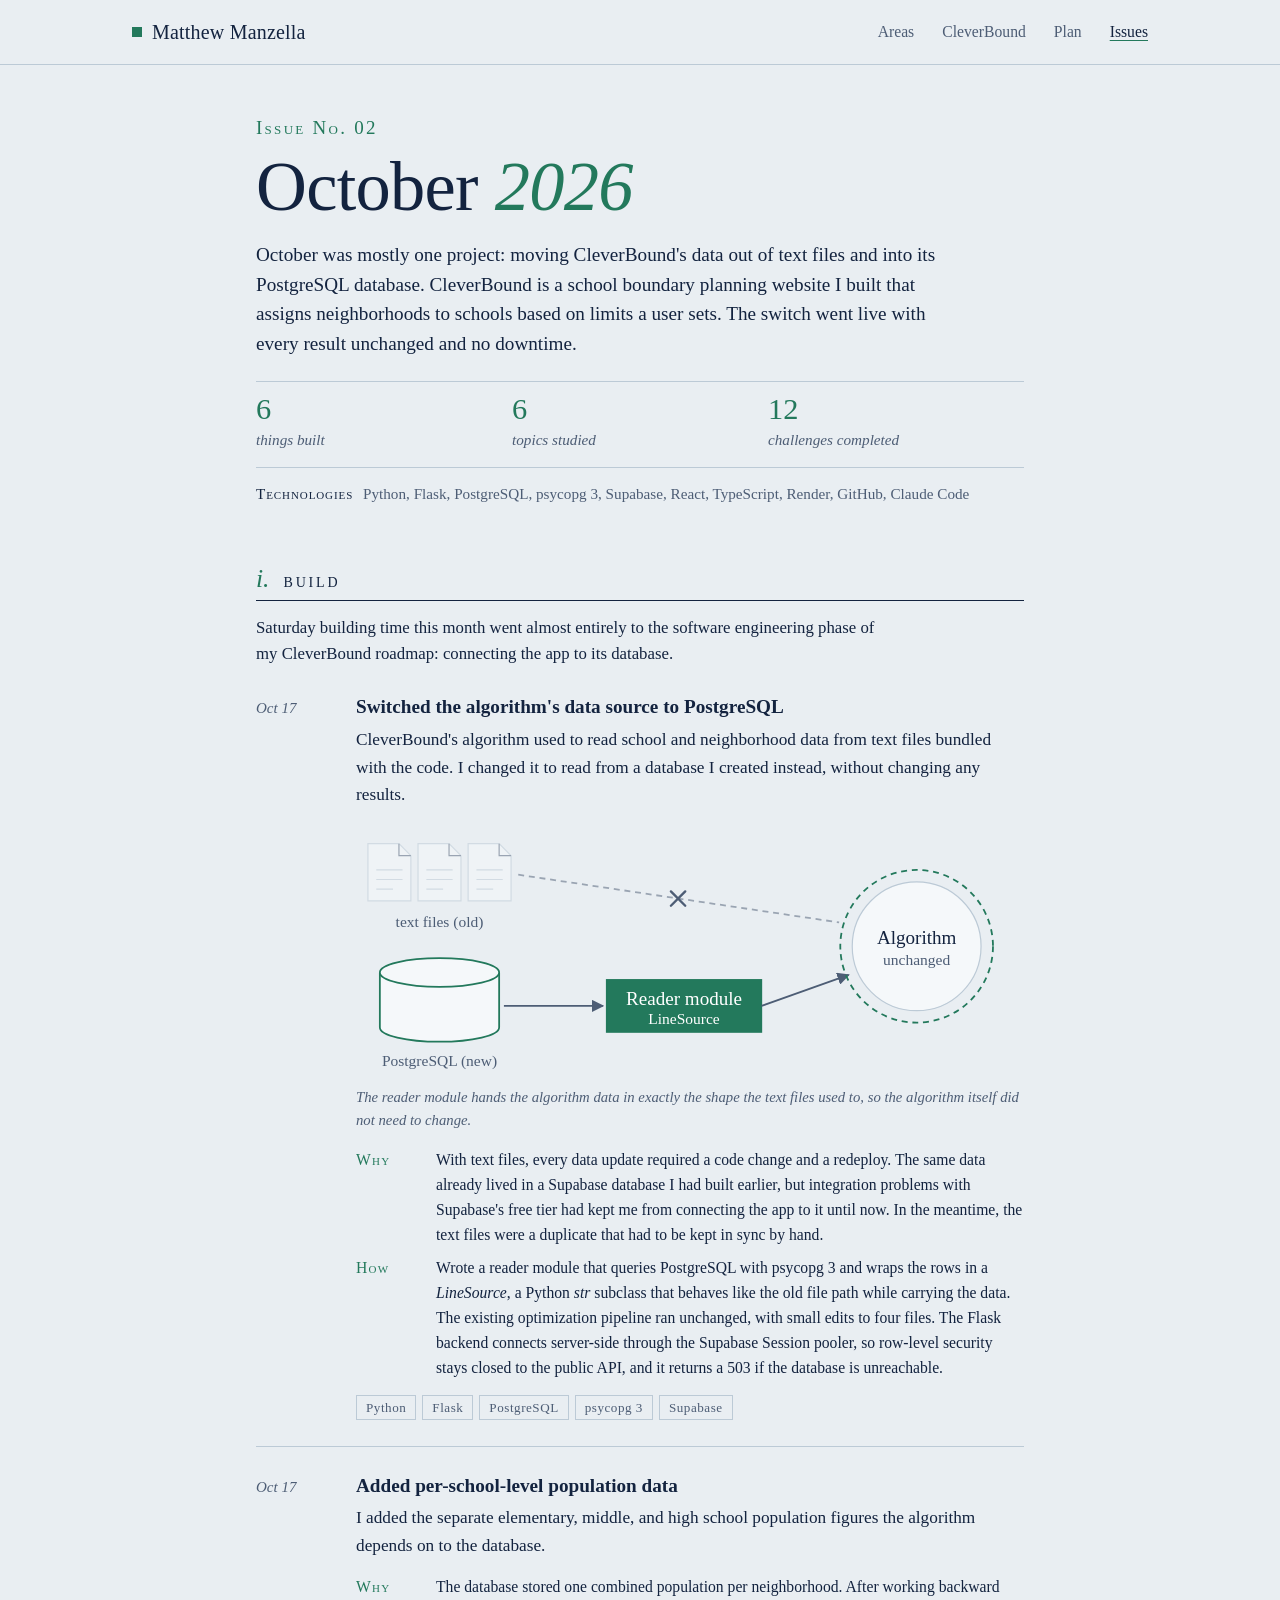
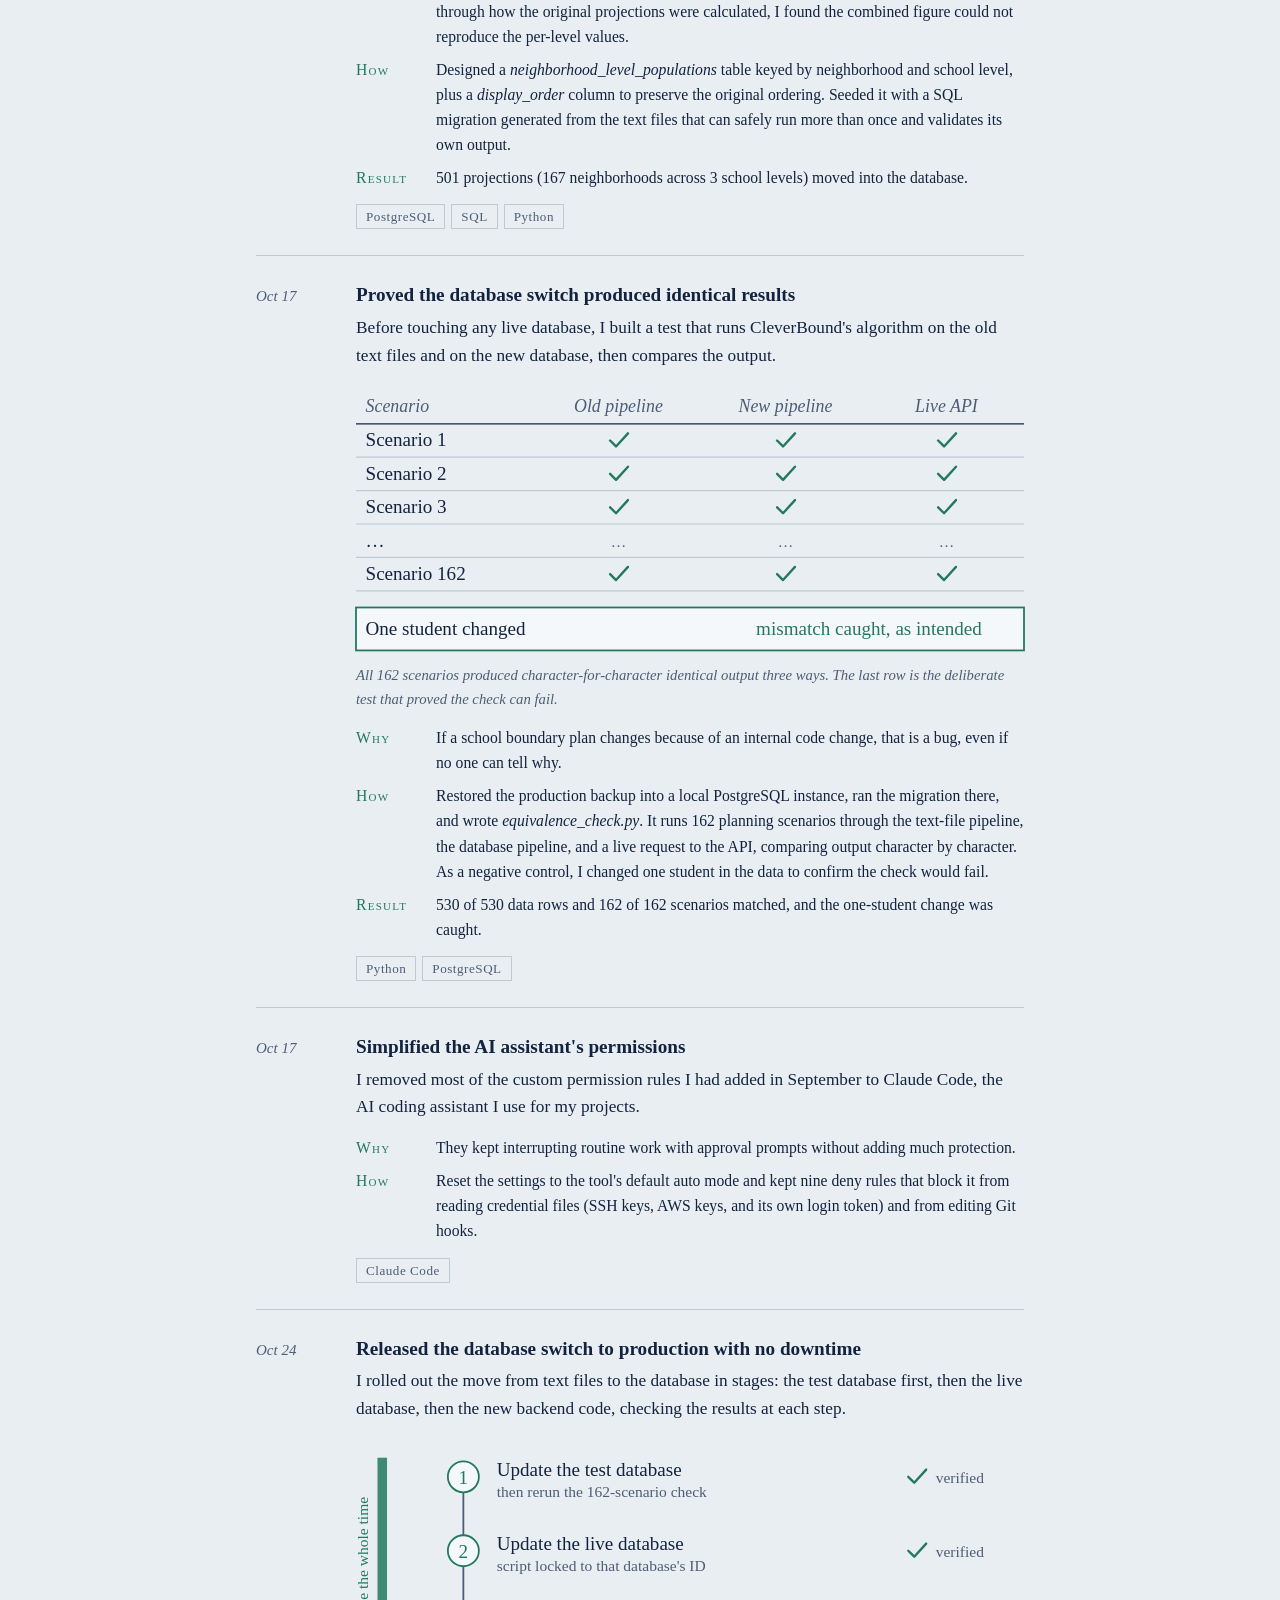
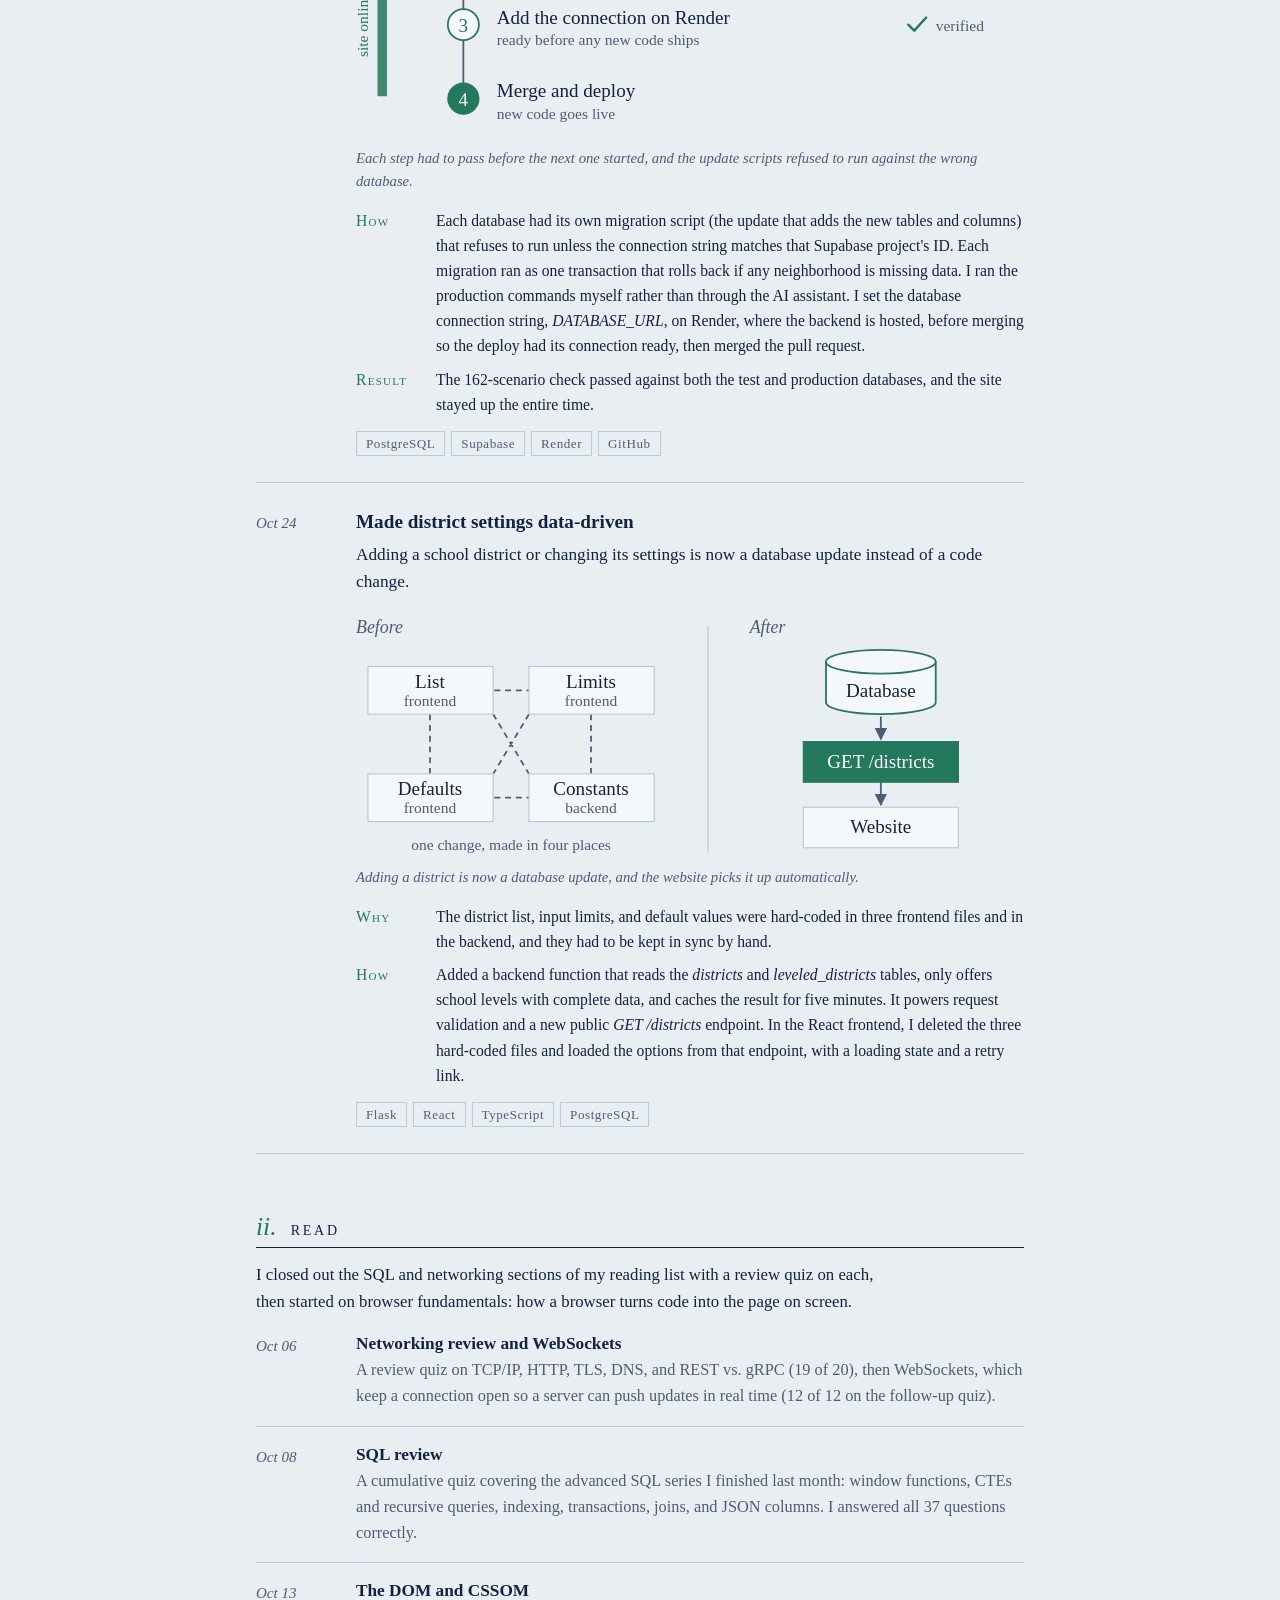
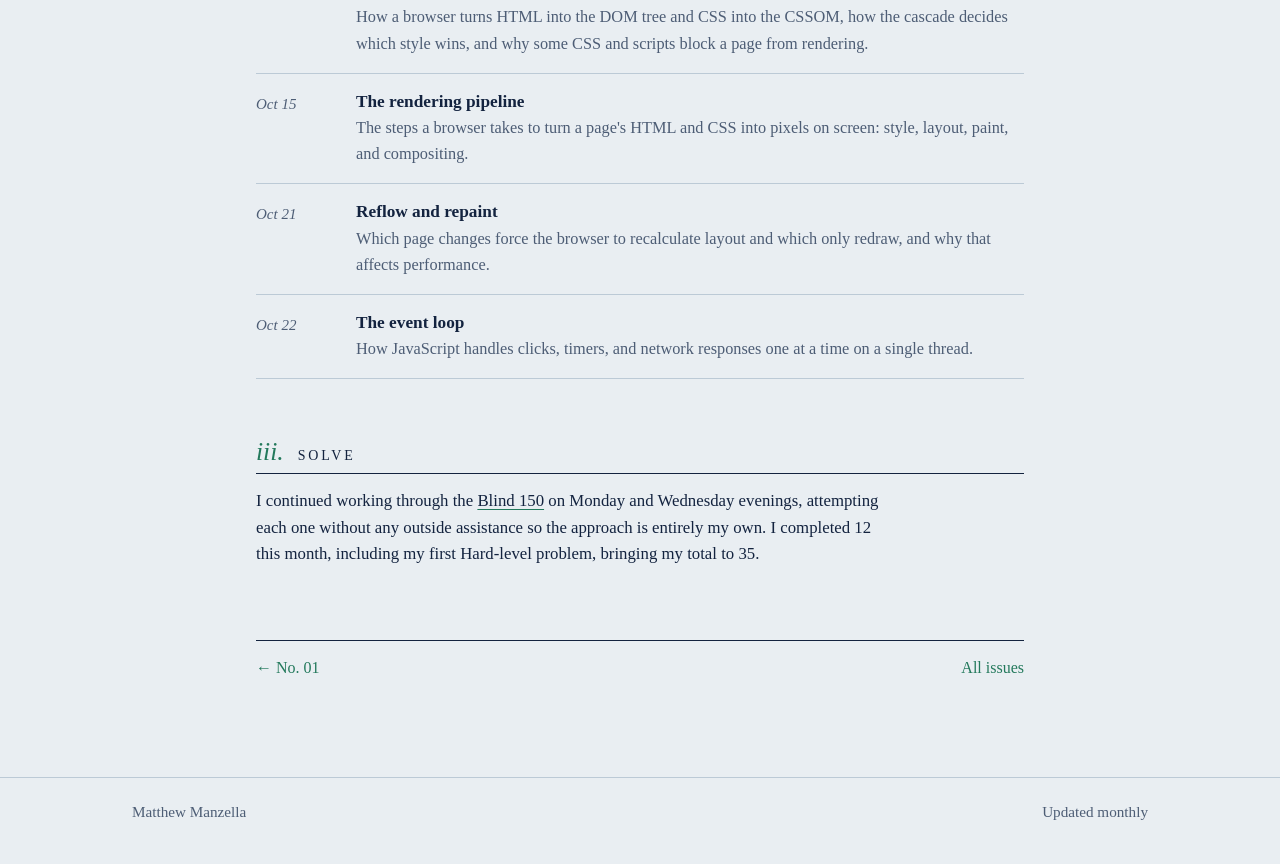
==== 2026/2026-10_october.html @ 042546b4 "Publish monthly outside-of-work site Homepage plus September and October 2026 issues.  Co-Authored-B" ====
<!doctype html>
<html lang="en">
<head>
<meta charset="utf-8">
<meta name="viewport" content="width=device-width, initial-scale=1">
<title>October 2026 · Matthew Manzella</title>
<meta name="description" content="What Matthew Manzella built, studied, and solved outside of work in October 2026.">
<link rel="stylesheet" href="../styles.css">
</head>
<body>
<header class="nav">
  <div class="wrap">
    <a class="brand" href="../index.html">Matthew Manzella</a>
    <nav aria-label="Main">
      <ul>
        <li><a href="../index.html#areas">Areas</a></li>
        <li><a href="../index.html#cleverbound">CleverBound</a></li>
        <li><a href="../index.html#plan">Plan</a></li>
        <li><a href="../index.html#issues" aria-current="page">Issues</a></li>
      </ul>
    </nav>
  </div>
</header>

<main class="issue">
  <p class="issue-label">Issue No. 02</p>

  <h1 class="issue-title">October <em>2026</em></h1>

  <p class="lede">October was mostly one project: moving CleverBound's data out of text files and into its PostgreSQL database. CleverBound is a school boundary planning website I built that assigns neighborhoods to schools based on limits a user sets. The switch went live with every result unchanged and no downtime.</p>

  <ul class="glance">
    <li><b>6</b><a href="#build">things built</a></li>
    <li><b>6</b><a href="#read">topics studied</a></li>
    <li><b>12</b><a href="#solve">challenges completed</a></li>
  </ul>
  <p class="tech"><span>Technologies</span> Python, Flask, PostgreSQL, psycopg 3, Supabase, React, TypeScript, Render, GitHub, Claude Code</p>

  <section id="build">
    <div class="section-head"><span class="num">i.</span><h2>Build</h2></div>
    <p class="section-note">Saturday building time this month went almost entirely to the software engineering phase of my CleverBound roadmap: connecting the app to its database.</p>

    <article class="entry">
      <time datetime="2026-10-17">Oct 17</time>
      <div>
        <h3>Switched the algorithm's data source to PostgreSQL</h3>
        <p class="plain">CleverBound's algorithm used to read school and neighborhood data from text files bundled with the code. I changed it to read from a database I created instead, without changing any results.</p>
        <figure class="dg">
          <svg viewBox="0 0 560 210" role="img" aria-label="The old text-file input to the algorithm is removed. The new input runs from the PostgreSQL database through a reader module into the same, unchanged algorithm.">
            <defs><marker id="o1" viewBox="0 0 10 10" refX="9" refY="5" markerWidth="7" markerHeight="7" orient="auto"><path d="M0 0 L10 5 L0 10z" class="ah"/></marker></defs>
            <g class="fade"><path class="bx" d="M10 14 h26 l10 10 v38 h-36 z"/><path class="ln" d="M36 14 v10 h10" style="stroke-width:1"/><path class="grid" d="M17 36 h22 M17 44 h22 M17 52 h14"/><path class="bx" d="M52 14 h26 l10 10 v38 h-36 z"/><path class="ln" d="M78 14 v10 h10" style="stroke-width:1"/><path class="grid" d="M59 36 h22 M59 44 h22 M59 52 h14"/><path class="bx" d="M94 14 h26 l10 10 v38 h-36 z"/><path class="ln" d="M120 14 v10 h10" style="stroke-width:1"/><path class="grid" d="M101 36 h22 M101 44 h22 M101 52 h14"/></g>
            <text class="sm" x="70" y="84" text-anchor="middle">text files (old)</text>
            <path class="ln dash fade" d="M136 40 L405 80"/>
            <path class="x" d="M264 54 l12 12 M276 54 l-12 12"/>
            <path class="bx hl" d="M20 122 v46 a50 12 0 0 0 100 0 v-46"/><ellipse class="bx hl" cx="70" cy="122" rx="50" ry="12"/>
            <text class="sm" x="70" y="200" text-anchor="middle">PostgreSQL (new)</text>
            <path class="ln" d="M124 150 H207" marker-end="url(#o1)"/>
            <rect class="bx dk" x="210" y="128" width="130" height="44"/>
            <text class="on-dk" x="275" y="149" text-anchor="middle">Reader module</text>
            <text class="sm on-dk" x="275" y="165" text-anchor="middle">LineSource</text>
            <path class="ln" d="M340 150 L413 124" marker-end="url(#o1)"/>
            <circle class="ln ac dash" cx="470" cy="100" r="64"/>
            <circle class="bx" cx="470" cy="100" r="54"/>
            <text x="470" y="98" text-anchor="middle">Algorithm</text>
            <text class="sm" x="470" y="116" text-anchor="middle">unchanged</text>
          </svg>
          <figcaption>The reader module hands the algorithm data in exactly the shape the text files used to, so the algorithm itself did not need to change.</figcaption>
        </figure>
        <dl class="facts">
          <dt>Why</dt><dd>With text files, every data update required a code change and a redeploy. The same data already lived in a Supabase database I had built earlier, but integration problems with Supabase's free tier had kept me from connecting the app to it until now. In the meantime, the text files were a duplicate that had to be kept in sync by hand.</dd>
          <dt>How</dt><dd>Wrote a reader module that queries PostgreSQL with psycopg 3 and wraps the rows in a <code>LineSource</code>, a Python <code>str</code> subclass that behaves like the old file path while carrying the data. The existing optimization pipeline ran unchanged, with small edits to four files. The Flask backend connects server-side through the Supabase Session pooler, so row-level security stays closed to the public API, and it returns a 503 if the database is unreachable.</dd>
        </dl>
        <ul class="stack"><li>Python</li><li>Flask</li><li>PostgreSQL</li><li>psycopg 3</li><li>Supabase</li></ul>
      </div>
    </article>

    <article class="entry">
      <time datetime="2026-10-17">Oct 17</time>
      <div>
        <h3>Added per-school-level population data</h3>
        <p class="plain">I added the separate elementary, middle, and high school population figures the algorithm depends on to the database.</p>
        <dl class="facts">
          <dt>Why</dt><dd>The database stored one combined population per neighborhood. After working backward through how the original projections were calculated, I found the combined figure could not reproduce the per-level values.</dd>
          <dt>How</dt><dd>Designed a <code>neighborhood_level_populations</code> table keyed by neighborhood and school level, plus a <code>display_order</code> column to preserve the original ordering. Seeded it with a SQL migration generated from the text files that can safely run more than once and validates its own output.</dd>
          <dt>Result</dt><dd>501 projections (167 neighborhoods across 3 school levels) moved into the database.</dd>
        </dl>
        <ul class="stack"><li>PostgreSQL</li><li>SQL</li><li>Python</li></ul>
      </div>
    </article>

    <article class="entry">
      <time datetime="2026-10-17">Oct 17</time>
      <div>
        <h3>Proved the database switch produced identical results</h3>
        <p class="plain">Before touching any live database, I built a test that runs CleverBound's algorithm on the old text files and on the new database, then compares the output.</p>
        <figure class="dg">
          <svg viewBox="0 0 560 225" role="img" aria-label="A results table: 162 scenarios each match across the old pipeline, new pipeline, and live API. A control row where one student was changed is correctly flagged.">
            <text class="lbl" x="8" y="20">Scenario</text>
            <text class="lbl" x="220" y="20" text-anchor="middle">Old pipeline</text>
            <text class="lbl" x="360" y="20" text-anchor="middle">New pipeline</text>
            <text class="lbl" x="495" y="20" text-anchor="middle">Live API</text>
            <path class="ink" style="stroke-width:1" d="M0 30 H560"/>
            <text x="8" y="49">Scenario 1</text><path class="ck" d="M213 44 l5 5 l10 -11"/><path class="ck" d="M353 44 l5 5 l10 -11"/><path class="ck" d="M488 44 l5 5 l10 -11"/><path class="grid" d="M0 58 H560"/><text x="8" y="77">Scenario 2</text><path class="ck" d="M213 72 l5 5 l10 -11"/><path class="ck" d="M353 72 l5 5 l10 -11"/><path class="ck" d="M488 72 l5 5 l10 -11"/><path class="grid" d="M0 86 H560"/><text x="8" y="105">Scenario 3</text><path class="ck" d="M213 100 l5 5 l10 -11"/><path class="ck" d="M353 100 l5 5 l10 -11"/><path class="ck" d="M488 100 l5 5 l10 -11"/><path class="grid" d="M0 114 H560"/><text x="8" y="133">…</text><text class="sm" x="220" y="133" text-anchor="middle">…</text><text class="sm" x="360" y="133" text-anchor="middle">…</text><text class="sm" x="495" y="133" text-anchor="middle">…</text><path class="grid" d="M0 142 H560"/><text x="8" y="161">Scenario 162</text><path class="ck" d="M213 156 l5 5 l10 -11"/><path class="ck" d="M353 156 l5 5 l10 -11"/><path class="ck" d="M488 156 l5 5 l10 -11"/><path class="grid" d="M0 170 H560"/>
            <rect class="bx hl" x="0" y="184" width="560" height="36"/>
            <text x="8" y="207">One student changed</text>
            <text class="res" x="430" y="207" text-anchor="middle">mismatch caught, as intended</text>
          </svg>
          <figcaption>All 162 scenarios produced character-for-character identical output three ways. The last row is the deliberate test that proved the check can fail.</figcaption>
        </figure>
        <dl class="facts">
          <dt>Why</dt><dd>If a school boundary plan changes because of an internal code change, that is a bug, even if no one can tell why.</dd>
          <dt>How</dt><dd>Restored the production backup into a local PostgreSQL instance, ran the migration there, and wrote <code>equivalence_check.py</code>. It runs 162 planning scenarios through the text-file pipeline, the database pipeline, and a live request to the API, comparing output character by character. As a negative control, I changed one student in the data to confirm the check would fail.</dd>
          <dt>Result</dt><dd>530 of 530 data rows and 162 of 162 scenarios matched, and the one-student change was caught.</dd>
        </dl>
        <ul class="stack"><li>Python</li><li>PostgreSQL</li></ul>
      </div>
    </article>

    <article class="entry">
      <time datetime="2026-10-17">Oct 17</time>
      <div>
        <h3>Simplified the AI assistant's permissions</h3>
        <p class="plain">I removed most of the custom permission rules I had added in September to Claude Code, the AI coding assistant I use for my projects.</p>
        <dl class="facts">
          <dt>Why</dt><dd>They kept interrupting routine work with approval prompts without adding much protection.</dd>
          <dt>How</dt><dd>Reset the settings to the tool's default auto mode and kept nine deny rules that block it from reading credential files (SSH keys, AWS keys, and its own login token) and from editing Git hooks.</dd>
        </dl>
        <ul class="stack"><li>Claude Code</li></ul>
      </div>
    </article>

    <article class="entry">
      <time datetime="2026-10-24">Oct 24</time>
      <div>
        <h3>Released the database switch to production with no downtime</h3>
        <p class="plain">I rolled out the move from text files to the database in stages: the test database first, then the live database, then the new backend code, checking the results at each step.</p>
        <figure class="dg">
          <svg viewBox="0 0 560 250" role="img" aria-label="A vertical timeline of four release steps, each verified before the next, beside a bar showing the site stayed online throughout.">
            <rect class="acf" x="18" y="14" width="8" height="200" style="opacity:.85"/>
            <text class="res" style="font-size:13px" transform="rotate(-90 10 114)" x="10" y="114" text-anchor="middle">site online the whole time</text>
            <path class="ln" d="M90 30 V216"/>
            <circle class="bx hl" cx="90" cy="30" r="13"/><text class="num" x="90" y="36" text-anchor="middle" style="font-size:16px">1</text><text x="118" y="29">Update the test database</text><text class="sm" x="118" y="47">then rerun the 162-scenario check</text><path class="ck" d="M463 30 l5 5 l10 -11"/><text class="sm" x="486" y="35">verified</text><circle class="bx hl" cx="90" cy="92" r="13"/><text class="num" x="90" y="98" text-anchor="middle" style="font-size:16px">2</text><text x="118" y="91">Update the live database</text><text class="sm" x="118" y="109">script locked to that database's ID</text><path class="ck" d="M463 92 l5 5 l10 -11"/><text class="sm" x="486" y="97">verified</text><circle class="bx hl" cx="90" cy="154" r="13"/><text class="num" x="90" y="160" text-anchor="middle" style="font-size:16px">3</text><text x="118" y="153">Add the connection on Render</text><text class="sm" x="118" y="171">ready before any new code ships</text><path class="ck" d="M463 154 l5 5 l10 -11"/><text class="sm" x="486" y="159">verified</text><circle class="bx dk" cx="90" cy="216" r="13"/><text class="on-dk" x="90" y="222" text-anchor="middle" style="font-size:16px">4</text><text x="118" y="215">Merge and deploy</text><text class="sm" x="118" y="233">new code goes live</text>
          </svg>
          <figcaption>Each step had to pass before the next one started, and the update scripts refused to run against the wrong database.</figcaption>
        </figure>
        <dl class="facts">
          <dt>How</dt><dd>Each database had its own migration script (the update that adds the new tables and columns) that refuses to run unless the connection string matches that Supabase project's ID. Each migration ran as one transaction that rolls back if any neighborhood is missing data. I ran the production commands myself rather than through the AI assistant. I set the database connection string, <code>DATABASE_URL</code>, on Render, where the backend is hosted, before merging so the deploy had its connection ready, then merged the pull request.</dd>
          <dt>Result</dt><dd>The 162-scenario check passed against both the test and production databases, and the site stayed up the entire time.</dd>
        </dl>
        <ul class="stack"><li>PostgreSQL</li><li>Supabase</li><li>Render</li><li>GitHub</li></ul>
      </div>
    </article>

    <article class="entry">
      <time datetime="2026-10-24">Oct 24</time>
      <div>
        <h3>Made district settings data-driven</h3>
        <p class="plain">Adding a school district or changing its settings is now a database update instead of a code change.</p>
        <figure class="dg">
          <svg viewBox="0 0 560 205" role="img" aria-label="Before: four copies of district settings, each linked to the others by hand-syncing. After: one database feeds a GET /districts endpoint, which the website loads.">
            <defs><marker id="o4" viewBox="0 0 10 10" refX="9" refY="5" markerWidth="7" markerHeight="7" orient="auto"><path d="M0 0 L10 5 L0 10z" class="ah"/></marker></defs>
            <text class="lbl" x="0" y="16">Before</text>
            <path class="ln dash" d="M62 64 H197 M62 154 H197 M62 84 V134 M197 84 V134 M115 84 L145 134 M145 84 L115 134"/>
            <rect class="bx" x="10" y="44" width="105" height="40"/><text x="62" y="62" text-anchor="middle">List</text><text class="sm" x="62" y="77" text-anchor="middle">frontend</text>
            <rect class="bx" x="145" y="44" width="105" height="40"/><text x="197" y="62" text-anchor="middle">Limits</text><text class="sm" x="197" y="77" text-anchor="middle">frontend</text>
            <rect class="bx" x="10" y="134" width="105" height="40"/><text x="62" y="152" text-anchor="middle">Defaults</text><text class="sm" x="62" y="167" text-anchor="middle">frontend</text>
            <rect class="bx" x="145" y="134" width="105" height="40"/><text x="197" y="152" text-anchor="middle">Constants</text><text class="sm" x="197" y="167" text-anchor="middle">backend</text>
            <text class="sm" x="130" y="198" text-anchor="middle">one change, made in four places</text>
            <path class="grid" d="M295 10 V200"/>
            <text class="lbl" x="330" y="16">After</text>
            <path class="bx hl" d="M394 40 v34 a46 10 0 0 0 92 0 v-34"/><ellipse class="bx hl" cx="440" cy="40" rx="46" ry="10"/>
            <text x="440" y="70" text-anchor="middle">Database</text>
            <path class="ln" d="M440 86 V105" marker-end="url(#o4)"/>
            <rect class="bx dk" x="375" y="107" width="130" height="34"/><text class="on-dk" x="440" y="129" text-anchor="middle">GET /districts</text>
            <path class="ln" d="M440 141 V160" marker-end="url(#o4)"/>
            <rect class="bx" x="375" y="162" width="130" height="34"/><text x="440" y="184" text-anchor="middle">Website</text>
          </svg>
          <figcaption>Adding a district is now a database update, and the website picks it up automatically.</figcaption>
        </figure>
        <dl class="facts">
          <dt>Why</dt><dd>The district list, input limits, and default values were hard-coded in three frontend files and in the backend, and they had to be kept in sync by hand.</dd>
          <dt>How</dt><dd>Added a backend function that reads the <code>districts</code> and <code>leveled_districts</code> tables, only offers school levels with complete data, and caches the result for five minutes. It powers request validation and a new public <code>GET /districts</code> endpoint. In the React frontend, I deleted the three hard-coded files and loaded the options from that endpoint, with a loading state and a retry link.</dd>
        </dl>
        <ul class="stack"><li>Flask</li><li>React</li><li>TypeScript</li><li>PostgreSQL</li></ul>
      </div>
    </article>
  </section>

  <section id="read" class="study">
    <div class="section-head"><span class="num">ii.</span><h2>Read</h2></div>
    <p class="section-note">I closed out the SQL and networking sections of my reading list with a review quiz on each, then started on browser fundamentals: how a browser turns code into the page on screen.</p>

    <article class="entry"><time datetime="2026-10-06">Oct 06</time><div><h3>Networking review and WebSockets</h3><p>A review quiz on TCP/IP, HTTP, TLS, DNS, and REST vs. gRPC (19 of 20), then WebSockets, which keep a connection open so a server can push updates in real time (12 of 12 on the follow-up quiz).</p></div></article>
    <article class="entry"><time datetime="2026-10-08">Oct 08</time><div><h3>SQL review</h3><p>A cumulative quiz covering the advanced SQL series I finished last month: window functions, CTEs and recursive queries, indexing, transactions, joins, and JSON columns. I answered all 37 questions correctly.</p></div></article>
    <article class="entry"><time datetime="2026-10-13">Oct 13</time><div><h3>The DOM and CSSOM</h3><p>How a browser turns HTML into the DOM tree and CSS into the CSSOM, how the cascade decides which style wins, and why some CSS and scripts block a page from rendering.</p></div></article>
    <article class="entry"><time datetime="2026-10-15">Oct 15</time><div><h3>The rendering pipeline</h3><p>The steps a browser takes to turn a page's HTML and CSS into pixels on screen: style, layout, paint, and compositing.</p></div></article>
    <article class="entry"><time datetime="2026-10-21">Oct 21</time><div><h3>Reflow and repaint</h3><p>Which page changes force the browser to recalculate layout and which only redraw, and why that affects performance.</p></div></article>
    <article class="entry"><time datetime="2026-10-22">Oct 22</time><div><h3>The event loop</h3><p>How JavaScript handles clicks, timers, and network responses one at a time on a single thread.</p></div></article>
  </section>

  <section id="solve">
    <div class="section-head"><span class="num">iii.</span><h2>Solve</h2></div>
    <p class="section-note">I continued working through the <a href="https://neetcode.io/practice/practice/neetcode150">Blind 150</a> on Monday and Wednesday evenings, attempting each one without any outside assistance so the approach is entirely my own. I completed 12 this month, including my first Hard-level problem, bringing my total to 35.</p>
  </section>

  <nav class="pager" aria-label="Issues">
    <a href="2026-09_september.html">&larr; No. 01</a>
    <a href="../index.html#issues">All issues</a>
  </nav>
</main>

<footer class="site-foot">
  <div class="wrap">
    <span>Matthew Manzella</span>
    <span>Updated monthly</span>
  </div>
</footer>
</body>
</html>
---- styles.css ----
:root {
  --paper: #e9eef2;
  --panel: #f5f8fa;
  --ink: #13233f;
  --ink-soft: #4d5d75;
  --rule: #bccad6;
  --accent: #23795c;
  --accent-ink: #ffffff;
  --band: #13233f;
  --band-ink: #e4ebf2;
  --band-soft: #9fb0c4;
  --font: "Times New Roman", Times, serif;
}
@media (prefers-color-scheme: dark) {
  :root:not([data-theme="light"]) {
    --paper: #0e1a2c;
    --panel: #132238;
    --ink: #e4ebf2;
    --ink-soft: #9fb0c4;
    --rule: #26384f;
    --accent: #5cc59a;
    --accent-ink: #0b1626;
    --band: #172b4a;
  }
}
:root[data-theme="dark"] {
  --paper: #0e1a2c;
  --panel: #132238;
  --ink: #e4ebf2;
  --ink-soft: #9fb0c4;
  --rule: #26384f;
  --accent: #5cc59a;
  --accent-ink: #0b1626;
  --band: #172b4a;
}

* { box-sizing: border-box; }
html { -webkit-text-size-adjust: 100%; scroll-behavior: smooth; scroll-padding-top: 80px; }
body { margin: 0; background: var(--paper); color: var(--ink); font: 400 19px/1.6 var(--font); }
a { color: inherit; text-decoration-color: var(--accent); text-underline-offset: 3px; }
a:hover { color: var(--accent); }
.wrap { max-width: 1080px; margin: 0 auto; padding: 0 16px; }
@media (min-width: 700px) { .wrap { padding: 0 32px; } }

/* ---------- site navigation ---------- */
.nav { position: sticky; top: 0; z-index: 10; background: var(--paper); border-bottom: 1px solid var(--rule); }
.nav .wrap { display: flex; align-items: center; justify-content: space-between; gap: 16px; min-height: 64px; }
.brand { font-size: 1.25rem; text-decoration: none; letter-spacing: .01em; }
.brand::before { content: ""; display: inline-block; width: 10px; height: 10px; background: var(--accent); margin-right: 10px; vertical-align: 2px; }
.nav ul { list-style: none; display: flex; gap: 28px; margin: 0; padding: 0; font-size: .98rem; }
.nav ul a { text-decoration: none; color: var(--ink-soft); }
.nav ul a:hover, .nav ul a[aria-current] { color: var(--ink); text-decoration: underline; text-decoration-color: var(--accent); }

/* ---------- buttons ---------- */
.btn { display: inline-block; padding: 11px 22px; border: 1px solid var(--accent); text-decoration: none; font-size: 1rem; letter-spacing: .02em; }
.btn.primary { background: var(--accent); color: var(--accent-ink); }
.btn.primary:hover { color: var(--accent-ink); filter: brightness(1.08); }
.btn.ghost { color: var(--accent); }
.btn.ghost:hover { background: var(--panel); }

/* ---------- home: hero ---------- */
.hero { padding: 80px 0 72px; }
.hero .wrap { display: grid; grid-template-columns: 1.05fr .95fr; gap: 56px; align-items: center; }
.eyebrow { font-variant: small-caps; letter-spacing: .12em; color: var(--accent); font-size: 1rem; margin: 0 0 14px; }
.hero h1 { font: 400 clamp(2.3rem, 5vw, 3.5rem)/1.08 var(--font); letter-spacing: -.01em; margin: 0 0 22px; }
.hero .sub { font-size: 1.15rem; color: var(--ink-soft); margin: 0 0 30px; max-width: 32em; }
.actions { display: flex; gap: 12px; flex-wrap: wrap; }

.card { background: var(--panel); border: 1px solid var(--rule); padding: 22px 22px 18px; }
.card-head { display: flex; justify-content: space-between; align-items: baseline; margin-bottom: 14px; }
.card-head h2 { font: 400 1.2rem/1.2 var(--font); margin: 0; }
.card-head span { font-style: italic; font-size: .9rem; color: var(--ink-soft); }

.month { font-size: .82rem; }
.month .row { display: grid; grid-template-columns: 52px repeat(7, 1fr); gap: 4px; margin-bottom: 4px; }
.month .head span { font-variant: small-caps; letter-spacing: .06em; color: var(--ink-soft); text-align: center; }
.month .wk { font-style: italic; color: var(--ink-soft); align-self: center; }
.month i { font-style: normal; text-align: center; padding: 8px 0; border: 1px solid var(--rule); }
.month .s { background: var(--accent); color: var(--accent-ink); border-color: var(--accent); }
.month .r { background: transparent; border-color: var(--accent); color: var(--accent); }
.month .b { background: var(--band); color: var(--band-ink); border-color: var(--band); }
.month .o { color: var(--ink-soft); opacity: .55; }
.legend { display: flex; flex-wrap: wrap; gap: 6px 18px; margin: 14px 0 0; padding: 12px 0 0; border-top: 1px solid var(--rule); font-size: .9rem; color: var(--ink-soft); list-style: none; }
.legend b { font-weight: 400; color: var(--ink); }

/* ---------- home: stats band ---------- */
.band { background: var(--band); color: var(--band-ink); }
.band .wrap { display: grid; grid-template-columns: repeat(4, 1fr); }
.band .stat { padding: 30px 20px 28px 0; }
.band .stat + .stat { border-left: 1px solid rgba(255,255,255,.14); padding-left: 24px; }
.band b { display: block; font: 400 2.4rem/1 var(--font); }
.band b small { font-size: .5em; color: var(--band-soft); }
.band span { display: block; margin-top: 8px; font-size: .95rem; color: var(--band-soft); }

/* ---------- home: sections ---------- */
.block { padding: 88px 0 0; }
.block-head { display: grid; grid-template-columns: 1fr 1.4fr; gap: 40px; align-items: end; margin-bottom: 36px; }
.block-head h2 { font: 400 clamp(1.9rem, 3.6vw, 2.5rem)/1.1 var(--font); margin: 0; }
.block-head p { margin: 0; color: var(--ink-soft); font-size: 1.05rem; }

.areas { display: grid; grid-template-columns: repeat(3, 1fr); gap: 20px; }
.area { background: var(--panel); border: 1px solid var(--rule); border-top: 3px solid var(--accent); padding: 26px 22px 22px; display: flex; flex-direction: column; }
.area svg { width: 40px; height: 40px; color: var(--accent); margin-bottom: 14px; }
.area h3 { font: 400 1.6rem/1.1 var(--font); margin: 0 0 4px; }
.area .when { font-variant: small-caps; letter-spacing: .06em; color: var(--accent); font-size: .95rem; margin: 0 0 12px; }
.area p { font-size: 1rem; margin: 0 0 16px; }
.area .count { margin-top: auto; margin-bottom: 0; padding-top: 14px; border-top: 1px solid var(--rule); color: var(--ink-soft); font-size: .95rem; }
.area .count b { font-weight: 400; font-size: 1.4rem; color: var(--ink); }
.bar { height: 6px; background: var(--rule); margin-top: 10px; }
.bar i { display: block; height: 100%; background: var(--accent); }

.feature { display: grid; grid-template-columns: 1fr 1fr; border: 1px solid var(--rule); background: var(--panel); }
.feature > div { padding: 34px 32px; }
.feature > div + div { border-left: 1px solid var(--rule); }
.feature h3 { font: 400 2rem/1.1 var(--font); margin: 0 0 12px; }
.feature p { margin: 0 0 16px; font-size: 1.02rem; }
.feature .link { margin: 22px 0 0; font-size: 1rem; }
.feature h4 { font-variant: small-caps; letter-spacing: .1em; font-weight: 400; color: var(--accent); margin: 0 0 12px; font-size: 1rem; }
.timeline { list-style: none; margin: 0; padding: 0; }
.timeline li { display: grid; grid-template-columns: 64px 1fr; gap: 14px; padding: 10px 0; border-bottom: 1px solid var(--rule); font-size: 1rem; }
.timeline li:last-child { border-bottom: 0; }
.timeline time { font-style: italic; color: var(--ink-soft); }

.plan { display: grid; grid-template-columns: 1fr 1fr; gap: 20px; }
.plan .card h3 { font: 400 1.3rem/1.2 var(--font); margin: 0 0 12px; padding-bottom: 8px; border-bottom: 1px solid var(--rule); }
.checklist, .phases { margin: 0; padding: 0; list-style: none; font-size: 1rem; counter-reset: ph; }
.checklist li, .phases li { padding: 5px 0 5px 30px; position: relative; color: var(--ink-soft); }
.checklist li::before { content: ""; position: absolute; left: 4px; top: 12px; width: 11px; height: 11px; border: 1px solid var(--ink-soft); }
.checklist li.done { color: var(--ink); }
.checklist li.done::before { background: var(--accent); border-color: var(--accent); }
.checklist li.now, .phases li.now { color: var(--ink); font-weight: 700; }
.checklist li.now::before { background: linear-gradient(90deg, var(--accent) 50%, transparent 50%); border-color: var(--accent); }
.phases { columns: 2; column-gap: 24px; }
.phases li { counter-increment: ph; break-inside: avoid; }
.phases li::before { content: counter(ph); position: absolute; left: 0; width: 20px; text-align: right; font-style: italic; color: var(--accent); }
.phases li.now::after { content: " (current)"; font-weight: 400; font-style: italic; font-size: .88rem; color: var(--accent); }
.plan-note { font-size: .92rem; color: var(--ink-soft); margin: 12px 0 0; }

.issue-grid { display: grid; grid-template-columns: repeat(2, 1fr); gap: 20px; }
.issue-card { display: block; text-decoration: none; background: var(--panel); border: 1px solid var(--rule); padding: 26px 24px; transition: border-color .15s; }
.issue-card:hover { border-color: var(--accent); color: inherit; }
.issue-card .no { font-style: italic; color: var(--accent); font-size: .95rem; }
.issue-card h3 { font: 400 1.7rem/1.15 var(--font); margin: 6px 0 10px; }
.issue-card p { margin: 0 0 16px; color: var(--ink-soft); font-size: 1rem; }
.issue-card .more { color: var(--accent); font-size: .98rem; }
.issue-card.latest { border-top: 3px solid var(--accent); }

.site-foot { margin-top: 96px; border-top: 1px solid var(--rule); }
.site-foot .wrap { display: flex; justify-content: space-between; gap: 16px; flex-wrap: wrap; padding-top: 22px; padding-bottom: 40px; font-size: .95rem; color: var(--ink-soft); }
.site-foot a { text-decoration: none; }

/* ---------- monthly issue pages ---------- */
main.issue { max-width: 800px; margin: 0 auto; padding: 48px 16px 0; }
.issue-label { font-variant: small-caps; letter-spacing: .12em; color: var(--accent); margin: 0; }
.issue-title { font: 400 clamp(2.8rem, 8vw, 4.4rem)/1 var(--font); letter-spacing: -.01em; margin: 8px 0 18px; }
.issue-title em { color: var(--accent); }
.lede { font-size: 1.2rem; line-height: 1.55; margin: 0 0 22px; max-width: 36em; }

.glance { display: flex; flex-wrap: wrap; margin: 0 0 14px; padding: 0; list-style: none; border-top: 1px solid var(--rule); border-bottom: 1px solid var(--rule); }
.glance li { flex: 1 1 140px; padding: 12px 14px 12px 0; }
.glance b { display: block; font: 400 1.9rem/1 var(--font); color: var(--accent); }
.glance a { font-style: italic; font-size: .95rem; color: var(--ink-soft); text-decoration: none; }
.tech { font-size: .95rem; color: var(--ink-soft); margin: 0; }
.tech span { font-variant: small-caps; letter-spacing: .06em; color: var(--ink); margin-right: 6px; }

.section-head { display: flex; gap: 14px; align-items: baseline; margin: 60px 0 8px; padding-bottom: 8px; border-bottom: 1px solid var(--ink); }
.section-head .num { font: italic 400 1.6rem/1 var(--font); color: var(--accent); }
.section-head h2 { font: 400 14px/1 var(--font); letter-spacing: .2em; text-transform: uppercase; margin: 0; }
.section-note { font-size: 1.05rem; margin: 14px 0 0; max-width: 38em; }

.entry { display: grid; grid-template-columns: 76px 1fr; gap: 0 24px; padding: 26px 0; border-bottom: 1px solid var(--rule); }
.entry time { font: italic 400 15px/1.9 var(--font); color: var(--ink-soft); }
.entry h3 { font: 700 1.2rem/1.35 var(--font); margin: 0 0 6px; }
.entry p { margin: 0 0 12px; }
.entry p:last-child { margin-bottom: 0; }
.entry .plain { font-size: 1.08rem; }

.facts { display: grid; grid-template-columns: 64px 1fr; gap: 8px 16px; margin: 14px 0 0; font-size: .98rem; }
.facts dt { font-variant: small-caps; letter-spacing: .08em; color: var(--accent); line-height: 1.6; }
.facts dd { margin: 0; }
.facts code { font: inherit; font-style: italic; }

.stack { list-style: none; display: flex; flex-wrap: wrap; gap: 6px; margin: 14px 0 0; padding: 0; }
.stack li { font-size: .82rem; letter-spacing: .04em; border: 1px solid var(--rule); padding: 1px 9px; color: var(--ink-soft); }

.study .entry { padding: 16px 0; }
.study .entry h3 { font-size: 1.08rem; margin-bottom: 2px; }
.study .entry p { color: var(--ink-soft); font-size: 1.02rem; }

.pager { margin-top: 72px; padding-top: 14px; border-top: 1px solid var(--ink); display: flex; justify-content: space-between; gap: 16px; flex-wrap: wrap; font-size: 1rem; }
.pager a { text-decoration: none; color: var(--accent); }

/* ---------- responsive ---------- */
@media (max-width: 900px) {
  .hero .wrap, .block-head, .feature, .plan { grid-template-columns: 1fr; }
  .hero { padding: 56px 0; }
  .hero .wrap { gap: 40px; }
  .block-head { gap: 12px; }
  .feature > div + div { border-left: 0; border-top: 1px solid var(--rule); }
  .areas { grid-template-columns: 1fr; }
  .band .wrap { grid-template-columns: repeat(2, 1fr); }
  .band .stat:nth-child(3) { border-left: 0; padding-left: 0; }
  .band .stat:nth-child(n+3) { border-top: 1px solid rgba(255,255,255,.14); }
}
@media (max-width: 600px) {
  body { font-size: 18px; }
  .nav .wrap { flex-direction: column; align-items: flex-start; gap: 4px; padding-top: 12px; padding-bottom: 10px; }
  .nav ul { gap: 20px; }
  .block { padding-top: 64px; }
  .issue-grid { grid-template-columns: 1fr; }
  .phases { columns: 1; }
  .feature > div { padding: 26px 20px; }
  .month { font-size: .7rem; }
  .month .row { grid-template-columns: 40px repeat(7, 1fr); gap: 2px; }
  .entry { grid-template-columns: 1fr; }
  .entry time { margin-bottom: 4px; }
  .facts { grid-template-columns: 1fr; gap: 0; }
  .facts dd { margin-bottom: 10px; }
}

/* ---------- home: identity + about ---------- */
.id { display: flex; align-items: center; gap: 18px; text-decoration: none; padding-bottom: 24px; margin-bottom: 30px; border-bottom: 1px solid var(--rule); }
.id img { width: 84px; height: 84px; object-fit: cover; flex: none; border: 1px solid var(--rule); }
.id span { display: flex; flex-direction: column; gap: 3px; }
.id b { font-weight: 400; font-size: 1.55rem; line-height: 1.1; color: var(--ink); }
.id em { font-style: normal; font-size: 1.02rem; color: var(--accent); }
.id small { font-style: italic; font-size: .92rem; color: var(--ink-soft); }
.id:hover b { color: var(--accent); }

.about-me { display: grid; grid-template-columns: 1.3fr 1fr; gap: 36px; align-items: start; }
.about-me p { margin: 0 0 14px; font-size: 1.08rem; }
.quick { margin: 0; display: grid; gap: 14px; }
.quick dt { font-variant: small-caps; letter-spacing: .1em; color: var(--accent); font-size: .95rem; }
.quick dd { margin: 2px 0 0; font-size: 1rem; line-height: 1.45; }
.about-me .links { display: flex; flex-wrap: wrap; gap: 8px 20px; margin: 18px 0 0; padding-top: 14px; border-top: 1px solid var(--rule); font-size: 1rem; }
.about-me .links a { color: var(--accent); text-decoration: none; border-bottom: 1px solid var(--rule); }
.about-me .links a:hover { border-color: var(--accent); }
@media (max-width: 900px) { .about-me { grid-template-columns: 1fr; gap: 20px; } }

/* ---------- diagrams ---------- */
.dg { margin: 18px 0 6px; }
.dg svg { width: 100%; height: auto; display: block; overflow: visible; }
.dg figcaption { font-size: .92rem; font-style: italic; color: var(--ink-soft); margin-top: 8px; }
.dg text { font-family: var(--font); fill: var(--ink); font-size: 16px; }
.dg .bx { fill: var(--panel); stroke: var(--rule); stroke-width: 1; }
.dg .bx.hl { stroke: var(--accent); stroke-width: 1.5; }
.dg .bx.dk { fill: var(--accent); stroke: var(--accent); }
.dg .sm { font-size: 13px; fill: var(--ink-soft); }
.dg .lbl { font-size: 15px; font-style: italic; fill: var(--ink-soft); }
.dg .num { font-size: 20px; fill: var(--accent); }
.dg .res { fill: var(--accent); font-size: 16px; }
.dg .on-dk { fill: var(--accent-ink); }
.dg .ln { stroke: var(--ink-soft); stroke-width: 1.5; fill: none; }
.dg .ln.ac { stroke: var(--accent); }
.dg .ah { fill: var(--ink-soft); }
.dg .grid { stroke: var(--rule); stroke-width: 1; fill: none; }
.dg .dash { stroke-dasharray: 5 4; }
.dg .big { font-size: 30px; fill: var(--accent); }
.dg .acf { fill: var(--accent); }
.dg .ck { stroke: var(--accent); stroke-width: 2; fill: none; stroke-linecap: round; stroke-linejoin: round; }
.dg .x { stroke: var(--ink-soft); stroke-width: 2; stroke-linecap: round; }
.dg .ink { stroke: var(--ink); stroke-width: 2; fill: none; }
.dg .fade { opacity: .5; }
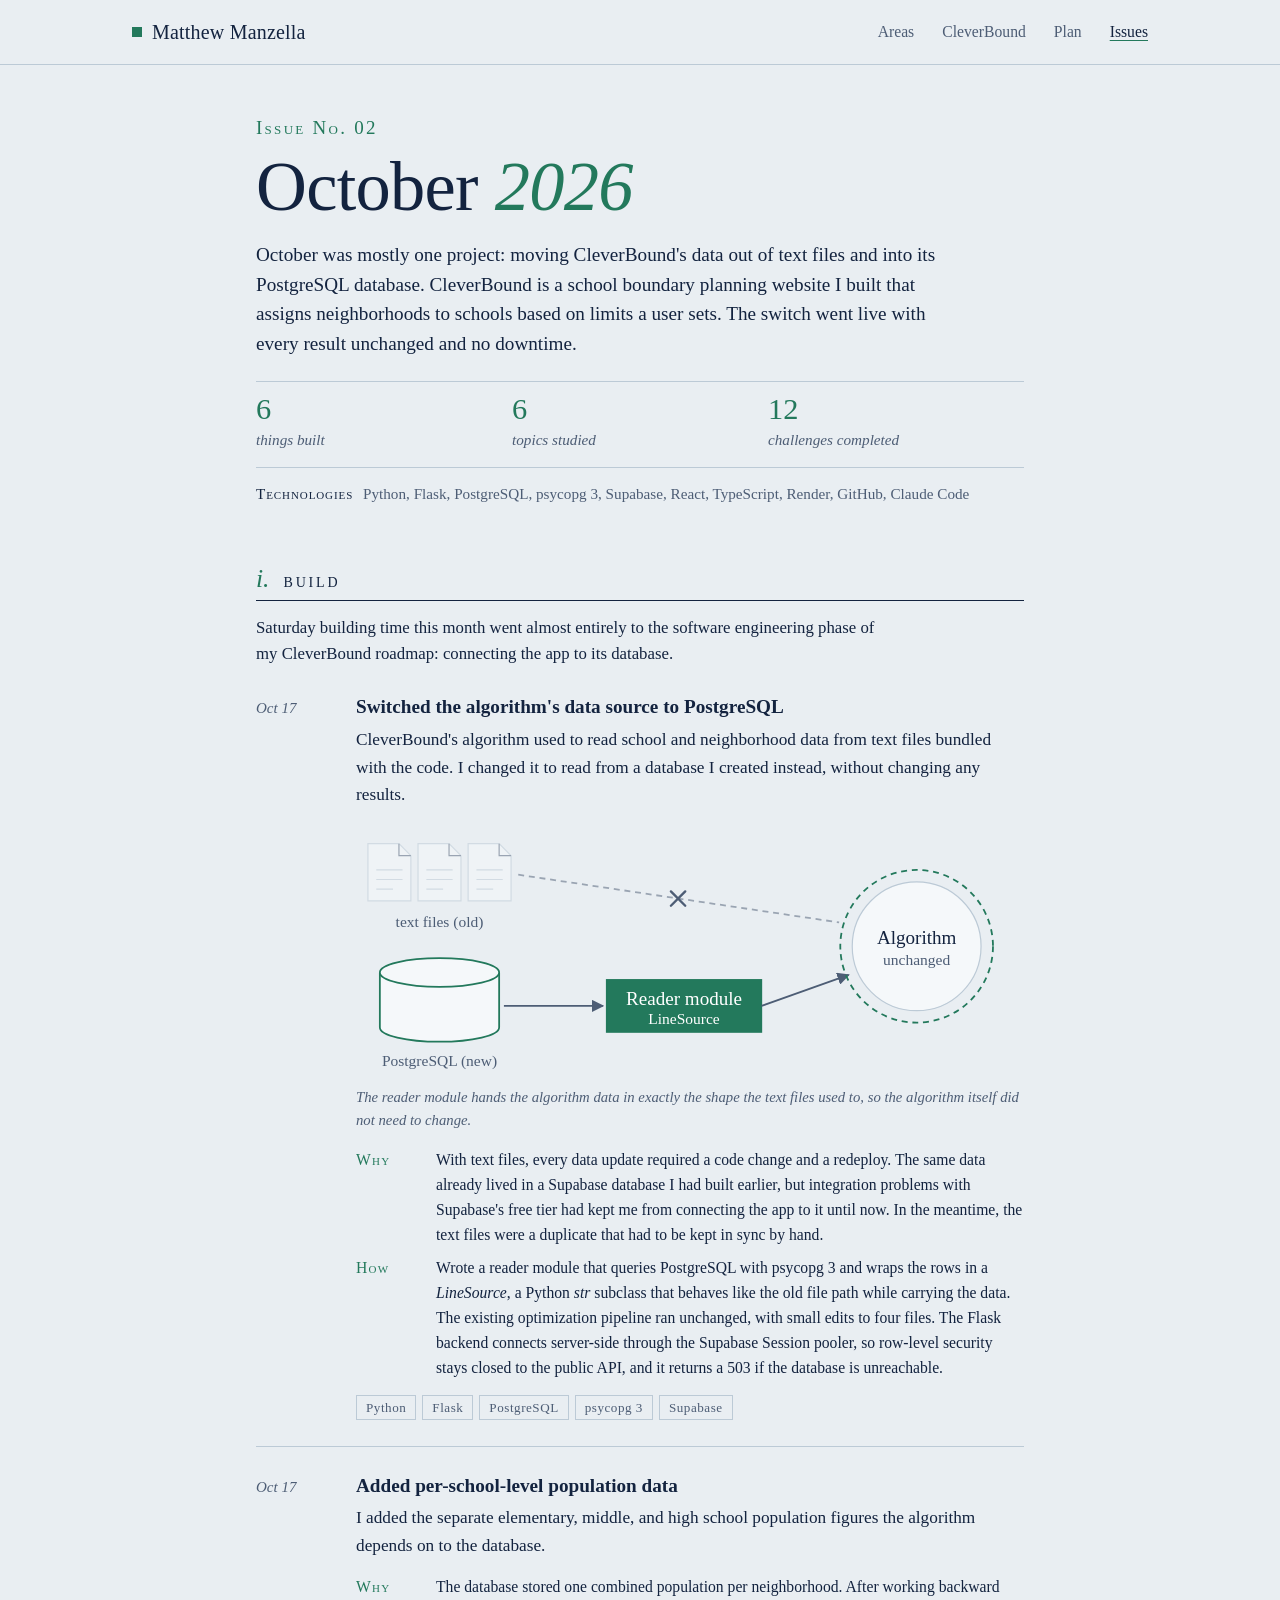
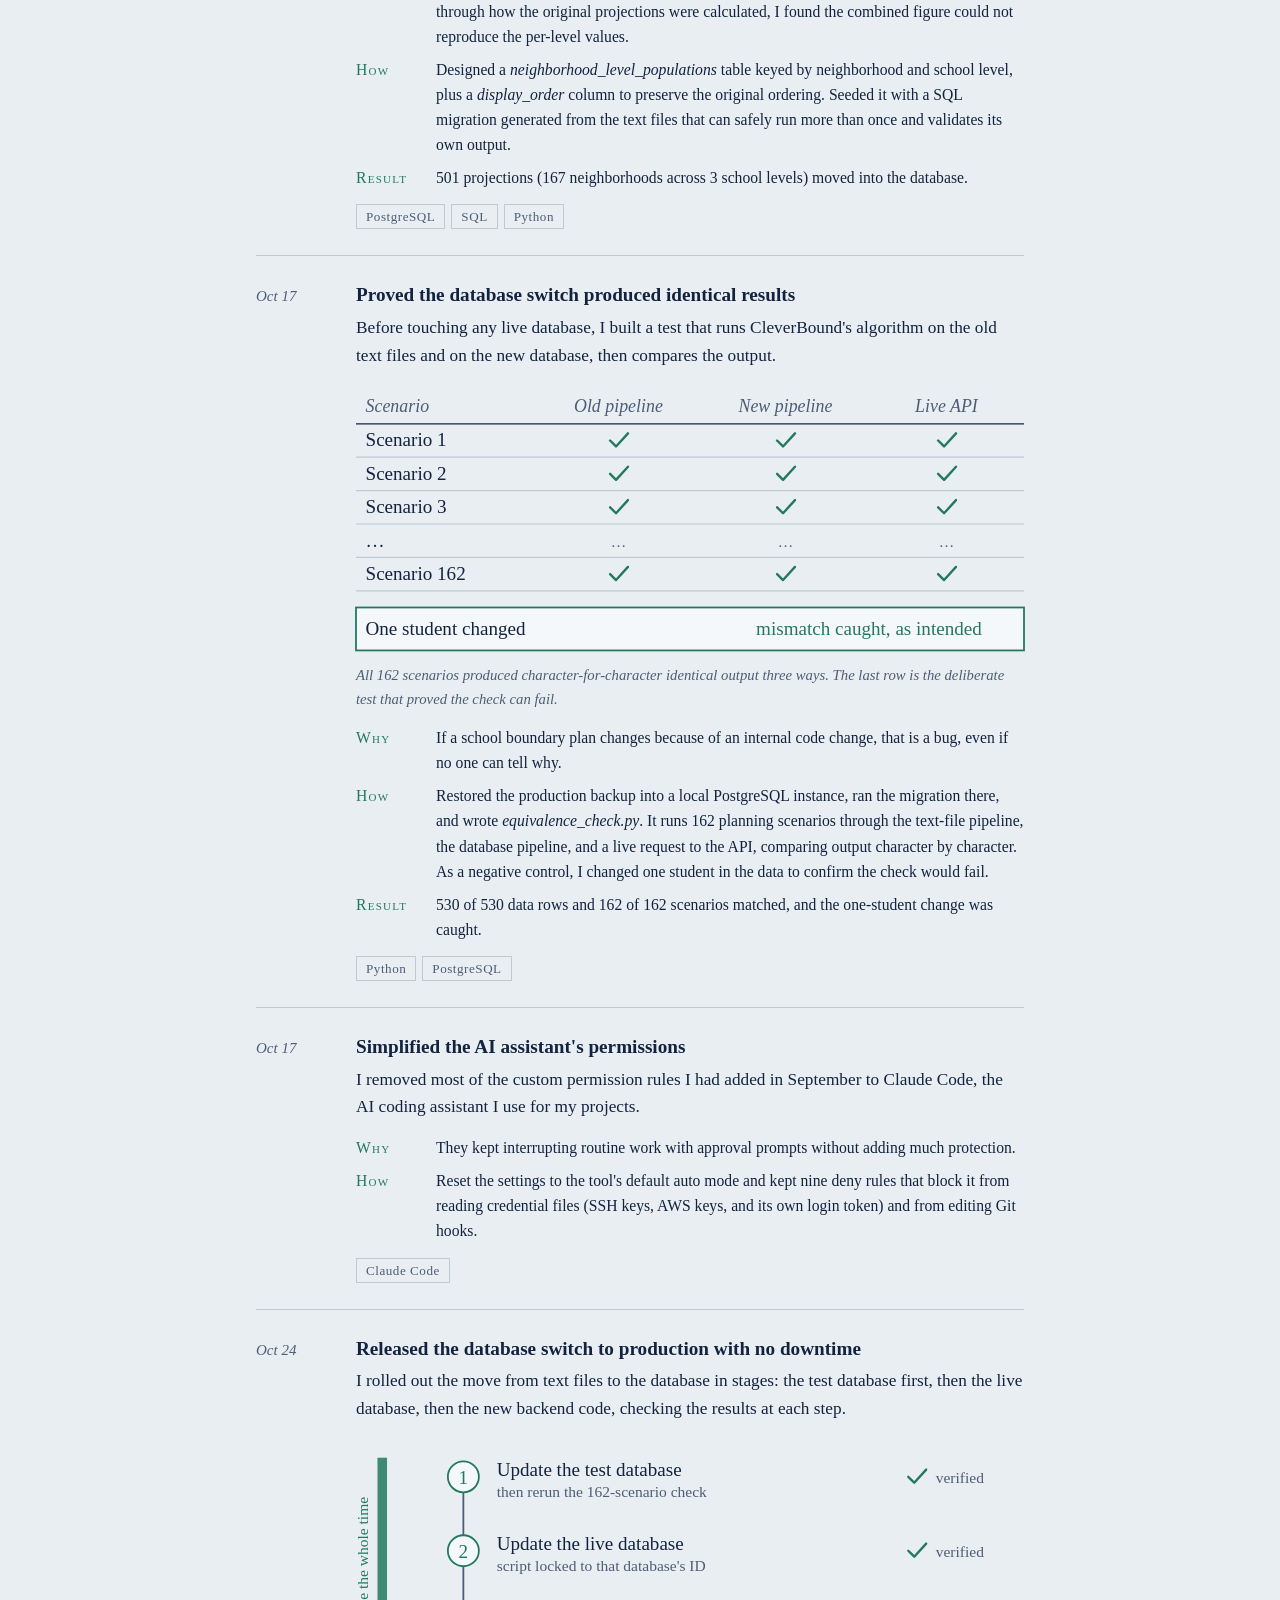
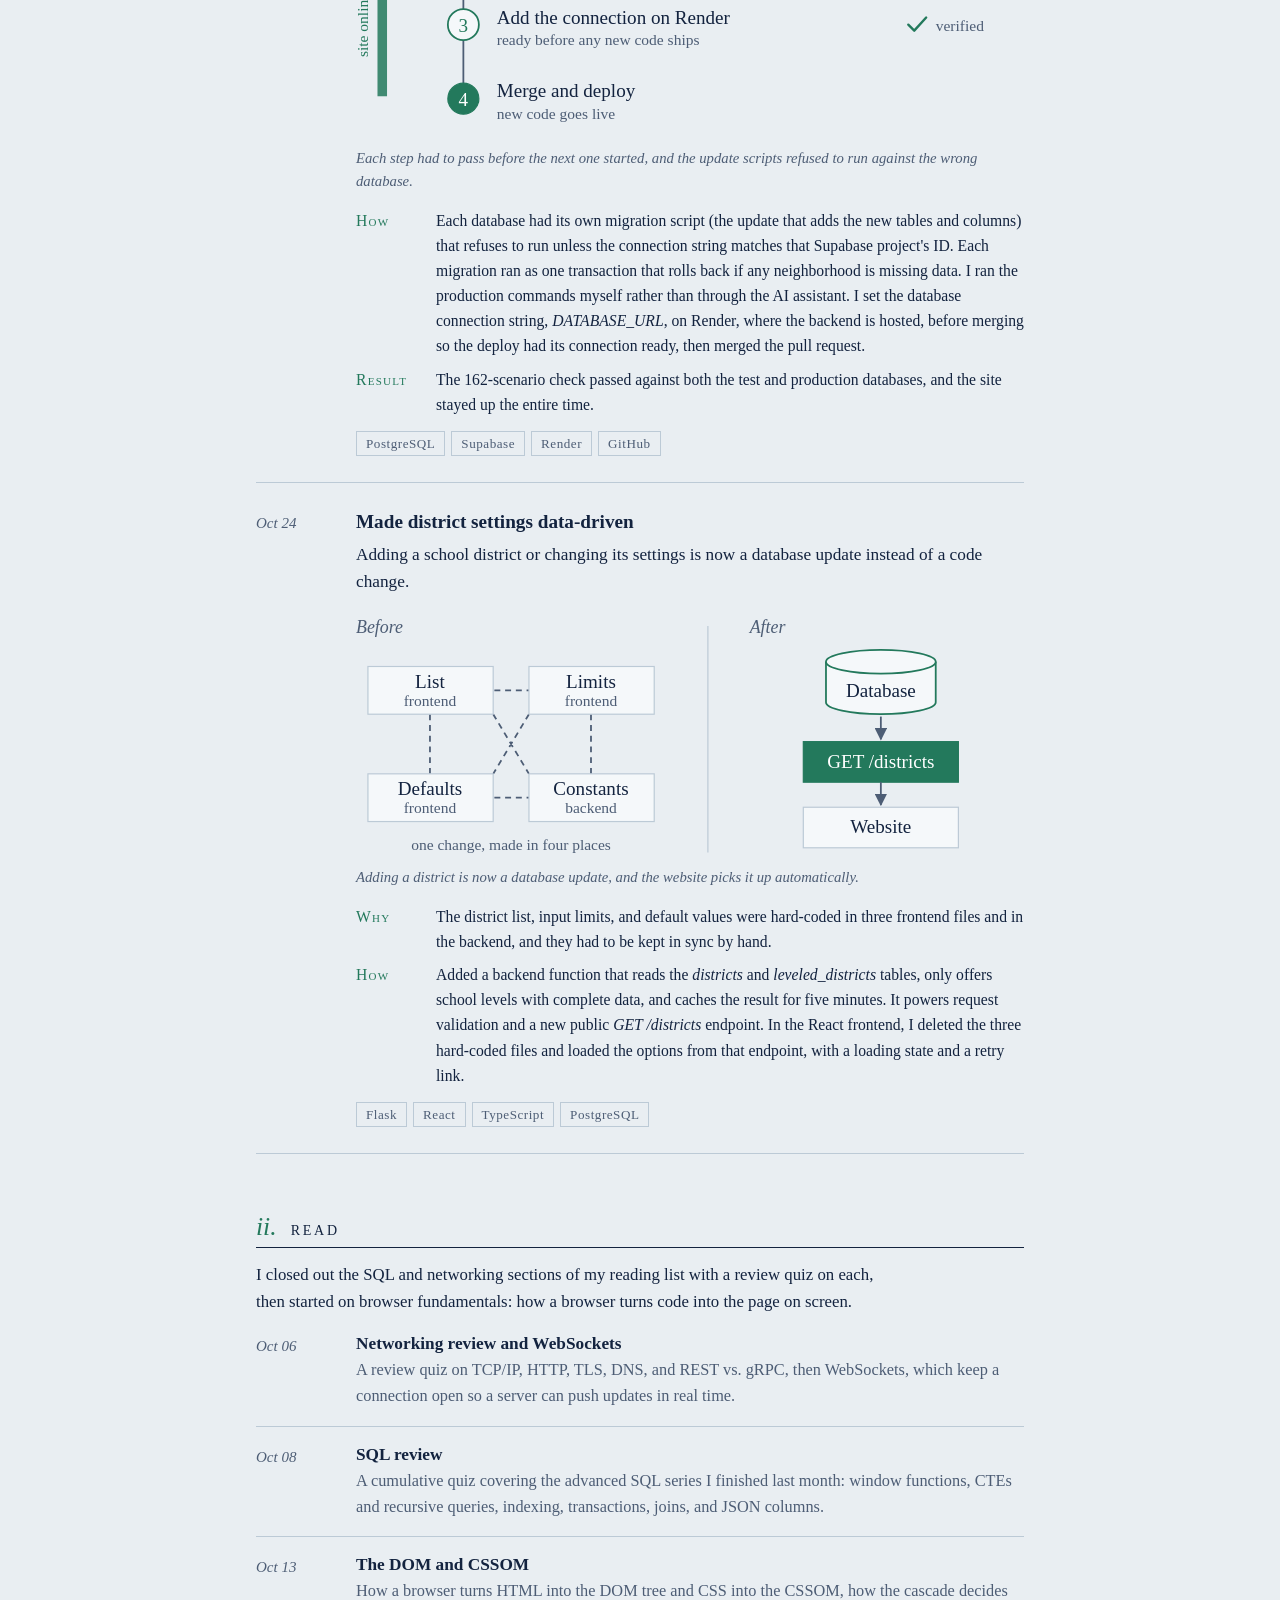
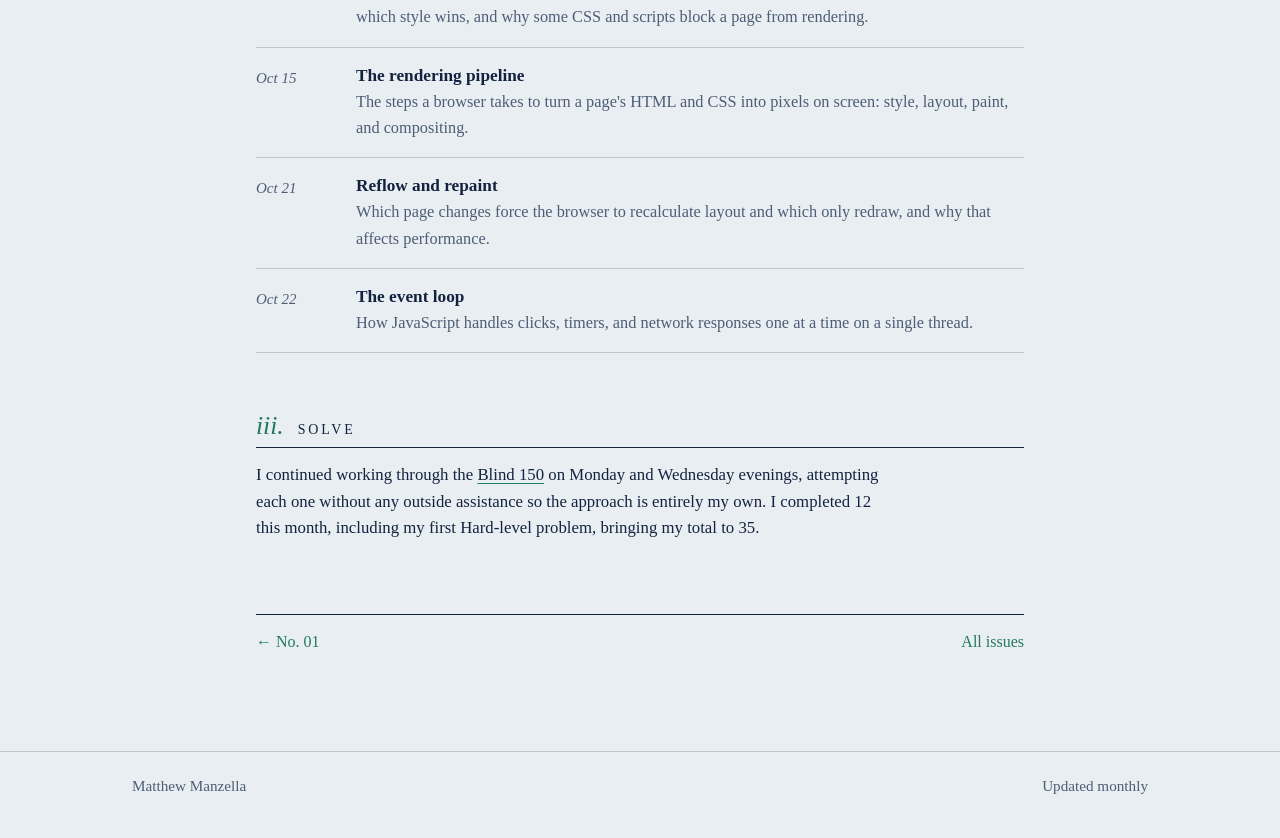
==== commit f59b9f4c: "Remove quiz results from October issue Co-Authored-By: Claude Opus 5.5 <noreply@anthropic.com>" ====
--- a/2026/2026-10_october.html
+++ b/2026/2026-10_october.html
@@ -190,8 +190,8 @@
     <div class="section-head"><span class="num">ii.</span><h2>Read</h2></div>
     <p class="section-note">I closed out the SQL and networking sections of my reading list with a review quiz on each, then started on browser fundamentals: how a browser turns code into the page on screen.</p>
 
-    <article class="entry"><time datetime="2026-10-06">Oct 06</time><div><h3>Networking review and WebSockets</h3><p>A review quiz on TCP/IP, HTTP, TLS, DNS, and REST vs. gRPC (19 of 20), then WebSockets, which keep a connection open so a server can push updates in real time (12 of 12 on the follow-up quiz).</p></div></article>
-    <article class="entry"><time datetime="2026-10-08">Oct 08</time><div><h3>SQL review</h3><p>A cumulative quiz covering the advanced SQL series I finished last month: window functions, CTEs and recursive queries, indexing, transactions, joins, and JSON columns. I answered all 37 questions correctly.</p></div></article>
+    <article class="entry"><time datetime="2026-10-06">Oct 06</time><div><h3>Networking review and WebSockets</h3><p>A review quiz on TCP/IP, HTTP, TLS, DNS, and REST vs. gRPC, then WebSockets, which keep a connection open so a server can push updates in real time.</p></div></article>
+    <article class="entry"><time datetime="2026-10-08">Oct 08</time><div><h3>SQL review</h3><p>A cumulative quiz covering the advanced SQL series I finished last month: window functions, CTEs and recursive queries, indexing, transactions, joins, and JSON columns.</p></div></article>
     <article class="entry"><time datetime="2026-10-13">Oct 13</time><div><h3>The DOM and CSSOM</h3><p>How a browser turns HTML into the DOM tree and CSS into the CSSOM, how the cascade decides which style wins, and why some CSS and scripts block a page from rendering.</p></div></article>
     <article class="entry"><time datetime="2026-10-15">Oct 15</time><div><h3>The rendering pipeline</h3><p>The steps a browser takes to turn a page's HTML and CSS into pixels on screen: style, layout, paint, and compositing.</p></div></article>
     <article class="entry"><time datetime="2026-10-21">Oct 21</time><div><h3>Reflow and repaint</h3><p>Which page changes force the browser to recalculate layout and which only redraw, and why that affects performance.</p></div></article>
